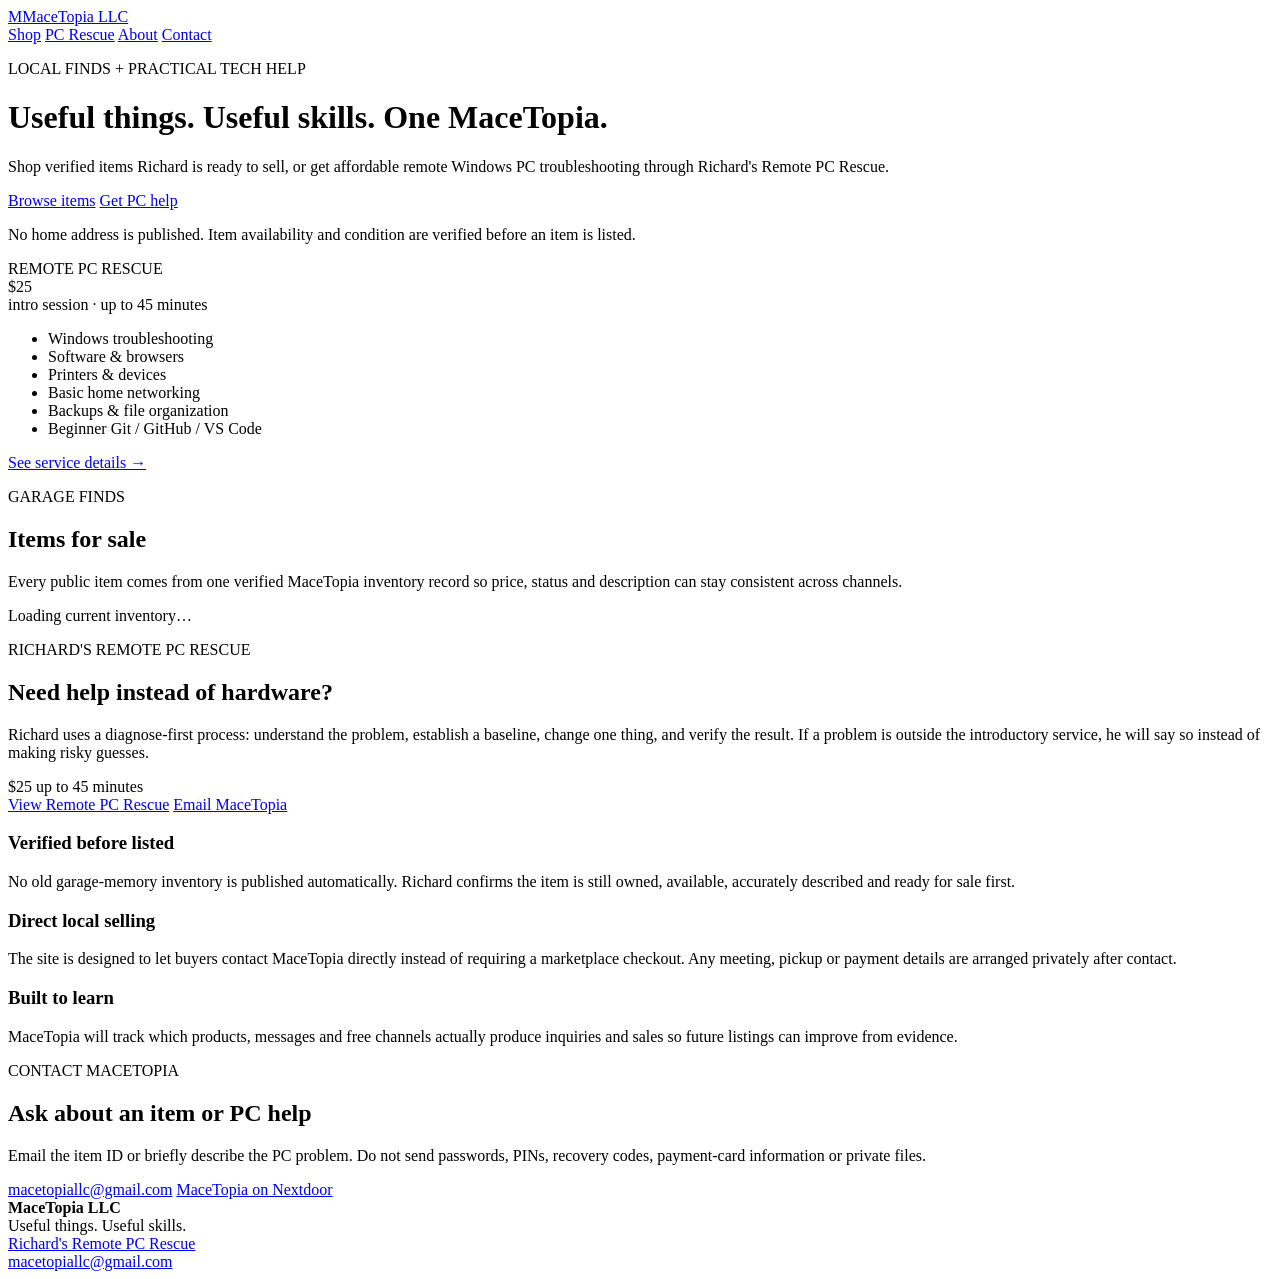
==== macetopia/index.html @ 6e9298e7 "Build MaceTopia storefront v1 - index.html" ====
<!doctype html>
<html lang="en">
<head>
  <meta charset="utf-8">
  <meta name="viewport" content="width=device-width,initial-scale=1">
  <meta name="description" content="MaceTopia LLC — practical tech help from Richard's Remote PC Rescue plus locally available items from Richard's garage inventory.">
  <meta name="theme-color" content="#081523">
  <title>MaceTopia LLC | Tech Help + Garage Finds</title>
  <link rel="stylesheet" href="./styles.css">
</head>
<body>
<header class="hero">
  <nav class="nav wrap" aria-label="Primary navigation">
    <a class="brand" href="./"><span class="mark">M</span><span>MaceTopia LLC</span></a>
    <div class="links">
      <a href="#shop">Shop</a>
      <a href="#services">PC Rescue</a>
      <a href="#about">About</a>
      <a href="#contact">Contact</a>
    </div>
  </nav>

  <div class="wrap hero-grid">
    <div>
      <p class="eyebrow">LOCAL FINDS + PRACTICAL TECH HELP</p>
      <h1>Useful things. Useful skills. One MaceTopia.</h1>
      <p class="lead">Shop verified items Richard is ready to sell, or get affordable remote Windows PC troubleshooting through Richard's Remote PC Rescue.</p>
      <div class="actions">
        <a class="btn primary" href="#shop">Browse items</a>
        <a class="btn secondary" href="../remote-pc-rescue/">Get PC help</a>
      </div>
      <p class="small">No home address is published. Item availability and condition are verified before an item is listed.</p>
    </div>
    <aside class="hero-card">
      <div class="hero-card-label">REMOTE PC RESCUE</div>
      <div class="price">$25</div>
      <div class="muted">intro session · up to 45 minutes</div>
      <ul>
        <li>Windows troubleshooting</li>
        <li>Software & browsers</li>
        <li>Printers & devices</li>
        <li>Basic home networking</li>
        <li>Backups & file organization</li>
        <li>Beginner Git / GitHub / VS Code</li>
      </ul>
      <a class="text-link" href="../remote-pc-rescue/">See service details →</a>
    </aside>
  </div>
</header>

<main>
  <section id="shop" class="section wrap">
    <div class="section-head">
      <div>
        <p class="eyebrow">GARAGE FINDS</p>
        <h2>Items for sale</h2>
      </div>
      <p class="section-note">Every public item comes from one verified MaceTopia inventory record so price, status and description can stay consistent across channels.</p>
    </div>

    <div id="inventory-status" class="notice">Loading current inventory…</div>
    <div id="inventory-grid" class="inventory-grid" aria-live="polite"></div>
  </section>

  <section id="services" class="section service-band">
    <div class="wrap service-grid">
      <div>
        <p class="eyebrow">RICHARD'S REMOTE PC RESCUE</p>
        <h2>Need help instead of hardware?</h2>
        <p>Richard uses a diagnose-first process: understand the problem, establish a baseline, change one thing, and verify the result. If a problem is outside the introductory service, he will say so instead of making risky guesses.</p>
      </div>
      <div class="service-action">
        <div class="big">$25 <span>up to 45 minutes</span></div>
        <a class="btn primary" href="../remote-pc-rescue/">View Remote PC Rescue</a>
        <a class="btn secondary" href="mailto:macetopiallc@gmail.com?subject=Remote%20PC%20Rescue%20Request">Email MaceTopia</a>
      </div>
    </div>
  </section>

  <section id="about" class="section wrap">
    <div class="three">
      <article class="info-card">
        <h3>Verified before listed</h3>
        <p>No old garage-memory inventory is published automatically. Richard confirms the item is still owned, available, accurately described and ready for sale first.</p>
      </article>
      <article class="info-card">
        <h3>Direct local selling</h3>
        <p>The site is designed to let buyers contact MaceTopia directly instead of requiring a marketplace checkout. Any meeting, pickup or payment details are arranged privately after contact.</p>
      </article>
      <article class="info-card">
        <h3>Built to learn</h3>
        <p>MaceTopia will track which products, messages and free channels actually produce inquiries and sales so future listings can improve from evidence.</p>
      </article>
    </div>
  </section>

  <section id="contact" class="section wrap">
    <div class="contact">
      <div>
        <p class="eyebrow">CONTACT MACETOPIA</p>
        <h2>Ask about an item or PC help</h2>
        <p>Email the item ID or briefly describe the PC problem. Do not send passwords, PINs, recovery codes, payment-card information or private files.</p>
      </div>
      <div class="actions">
        <a class="btn primary" href="mailto:macetopiallc@gmail.com?subject=MaceTopia%20Inquiry">macetopiallc@gmail.com</a>
        <a class="btn secondary" href="https://nextdoor.com/page/macetopia-llc-richards-remote-pc-rescue-murray-ut/" target="_blank" rel="noopener">MaceTopia on Nextdoor</a>
      </div>
    </div>
  </section>
</main>

<footer>
  <div class="wrap footer">
    <div><strong>MaceTopia LLC</strong><br><span>Useful things. Useful skills.</span></div>
    <div><a href="../remote-pc-rescue/">Richard's Remote PC Rescue</a><br><a href="mailto:macetopiallc@gmail.com">macetopiallc@gmail.com</a></div>
  </div>
</footer>
<script src="./app.js"></script>
</body>
</html>
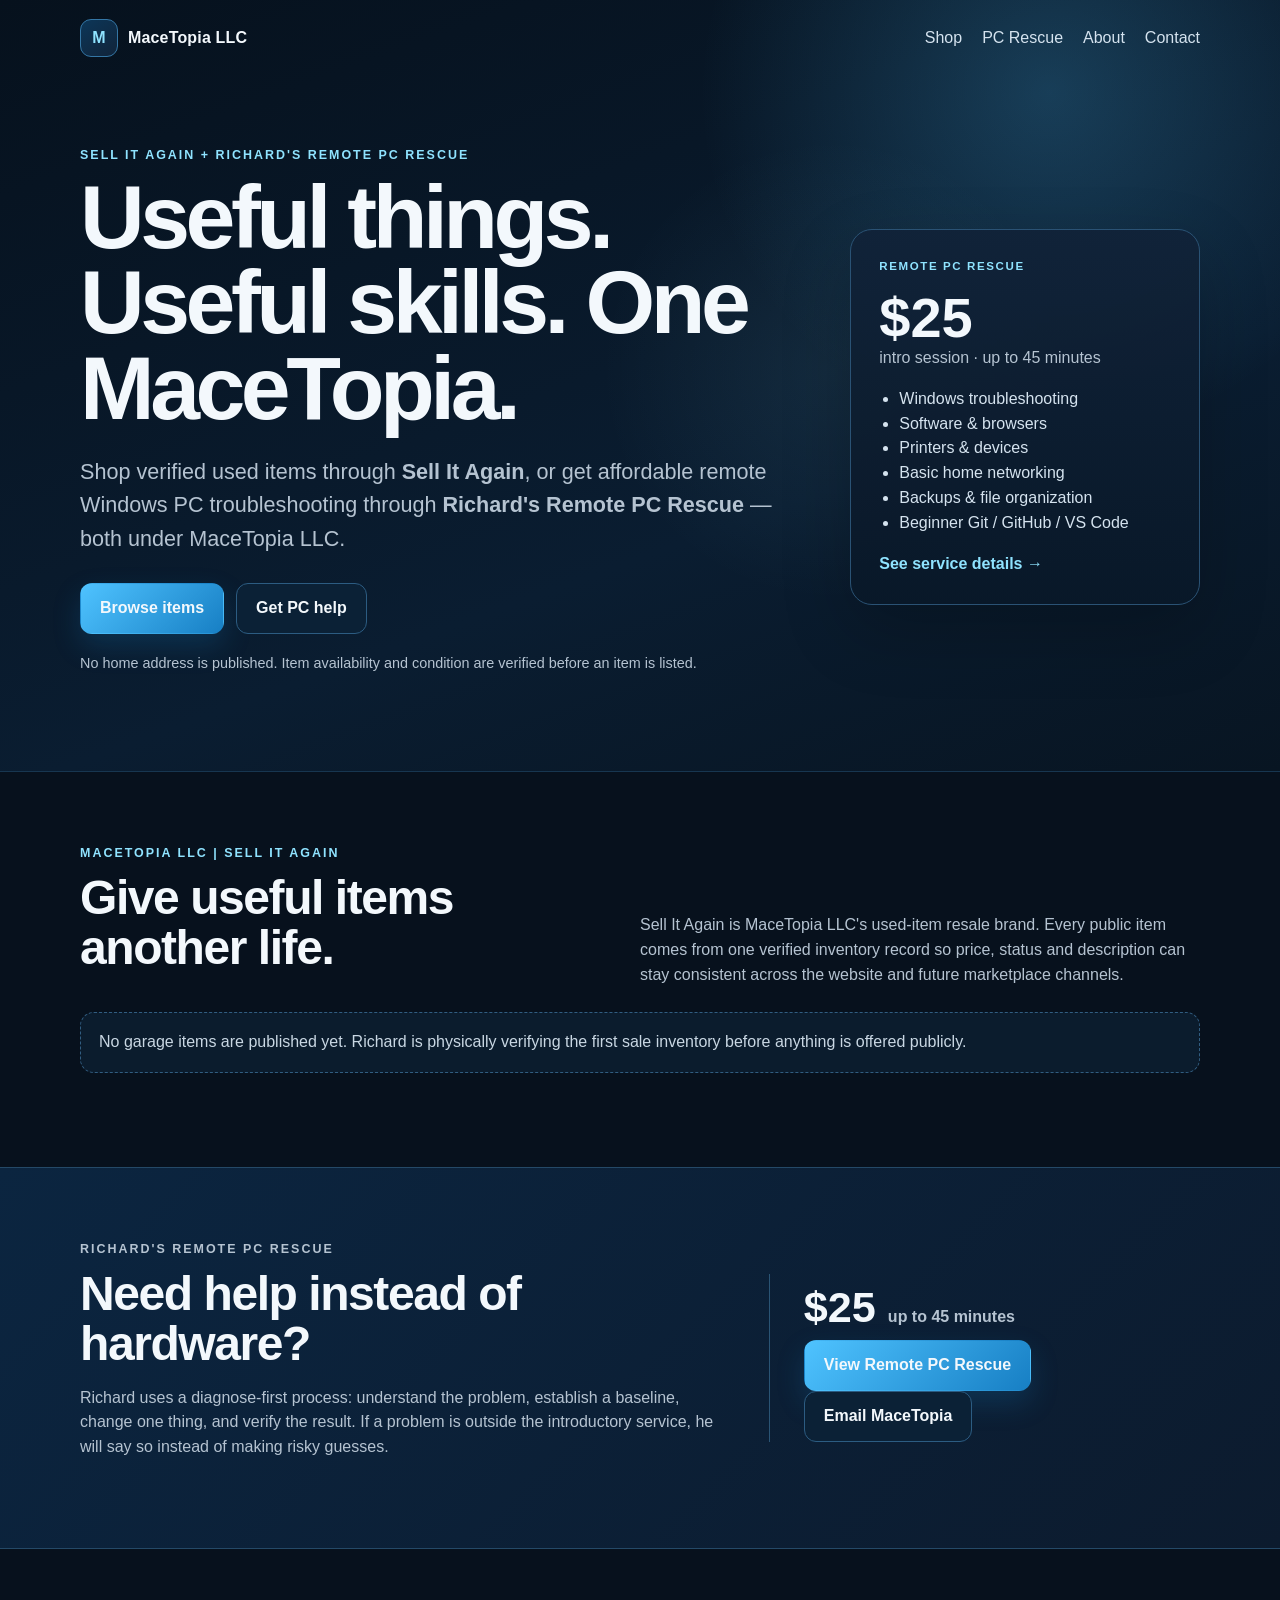
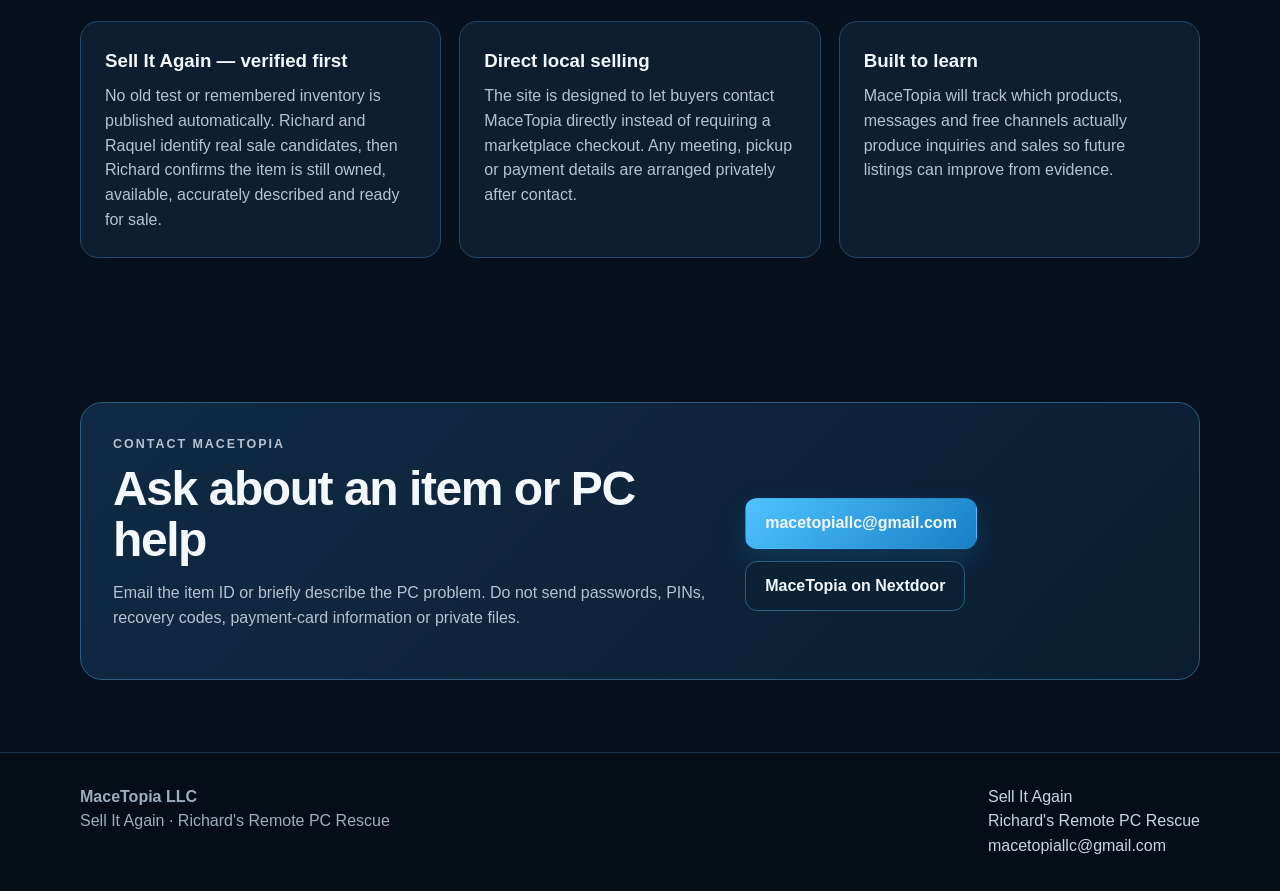
==== commit 40a1e471: "Brand Sell It Again under MaceTopia LLC" ====
--- a/macetopia/index.html
+++ b/macetopia/index.html
@@ -3,9 +3,9 @@
 <head>
   <meta charset="utf-8">
   <meta name="viewport" content="width=device-width,initial-scale=1">
-  <meta name="description" content="MaceTopia LLC — practical tech help from Richard's Remote PC Rescue plus locally available items from Richard's garage inventory.">
+  <meta name="description" content="MaceTopia LLC — home of Sell It Again for verified used-item sales and Richard's Remote PC Rescue for affordable Windows PC help.">
   <meta name="theme-color" content="#081523">
-  <title>MaceTopia LLC | Tech Help + Garage Finds</title>
+  <title>MaceTopia LLC | Sell It Again + Richard's Remote PC Rescue</title>
   <link rel="stylesheet" href="./styles.css">
 </head>
 <body>
@@ -22,9 +22,9 @@
 
   <div class="wrap hero-grid">
     <div>
-      <p class="eyebrow">LOCAL FINDS + PRACTICAL TECH HELP</p>
+      <p class="eyebrow">SELL IT AGAIN + RICHARD'S REMOTE PC RESCUE</p>
       <h1>Useful things. Useful skills. One MaceTopia.</h1>
-      <p class="lead">Shop verified items Richard is ready to sell, or get affordable remote Windows PC troubleshooting through Richard's Remote PC Rescue.</p>
+      <p class="lead">Shop verified used items through <strong>Sell It Again</strong>, or get affordable remote Windows PC troubleshooting through <strong>Richard's Remote PC Rescue</strong> — both under MaceTopia LLC.</p>
       <div class="actions">
         <a class="btn primary" href="#shop">Browse items</a>
         <a class="btn secondary" href="../remote-pc-rescue/">Get PC help</a>
@@ -52,10 +52,10 @@
   <section id="shop" class="section wrap">
     <div class="section-head">
       <div>
-        <p class="eyebrow">GARAGE FINDS</p>
-        <h2>Items for sale</h2>
+        <p class="eyebrow">MACETOPIA LLC | SELL IT AGAIN</p>
+        <h2>Give useful items another life.</h2>
       </div>
-      <p class="section-note">Every public item comes from one verified MaceTopia inventory record so price, status and description can stay consistent across channels.</p>
+      <p class="section-note">Sell It Again is MaceTopia LLC's used-item resale brand. Every public item comes from one verified inventory record so price, status and description can stay consistent across the website and future marketplace channels.</p>
     </div>
 
     <div id="inventory-status" class="notice">Loading current inventory…</div>
@@ -80,8 +80,8 @@
   <section id="about" class="section wrap">
     <div class="three">
       <article class="info-card">
-        <h3>Verified before listed</h3>
-        <p>No old garage-memory inventory is published automatically. Richard confirms the item is still owned, available, accurately described and ready for sale first.</p>
+        <h3>Sell It Again — verified first</h3>
+        <p>No old test or remembered inventory is published automatically. Richard and Raquel identify real sale candidates, then Richard confirms the item is still owned, available, accurately described and ready for sale.</p>
       </article>
       <article class="info-card">
         <h3>Direct local selling</h3>
@@ -111,8 +111,8 @@
 
 <footer>
   <div class="wrap footer">
-    <div><strong>MaceTopia LLC</strong><br><span>Useful things. Useful skills.</span></div>
-    <div><a href="../remote-pc-rescue/">Richard's Remote PC Rescue</a><br><a href="mailto:macetopiallc@gmail.com">macetopiallc@gmail.com</a></div>
+    <div><strong>MaceTopia LLC</strong><br><span>Sell It Again · Richard's Remote PC Rescue</span></div>
+    <div><a href="#shop">Sell It Again</a><br><a href="../remote-pc-rescue/">Richard's Remote PC Rescue</a><br><a href="mailto:macetopiallc@gmail.com">macetopiallc@gmail.com</a></div>
   </div>
 </footer>
 <script src="./app.js"></script>
--- a/macetopia/styles.css
+++ b/macetopia/styles.css
@@ -0,0 +1,79 @@
+:root{
+  --bg:#07111d;--bg2:#0b1b2d;--panel:#102238;--panel2:#0c1a2a;
+  --line:#244766;--text:#f3f8fc;--muted:#b5c3d1;--accent:#4fc3ff;
+  --accent2:#8fe3ff;--good:#93e6bd;--gold:#f2c970;
+}
+*{box-sizing:border-box}
+html{scroll-behavior:smooth}
+body{margin:0;font-family:Inter,Segoe UI,Arial,sans-serif;background:var(--bg);color:var(--text);line-height:1.55}
+a{color:inherit}
+.wrap{width:min(1120px,92vw);margin:auto}
+.hero{background:
+  radial-gradient(circle at 82% 12%,rgba(79,195,255,.22),transparent 28%),
+  radial-gradient(circle at 65% 48%,rgba(143,227,255,.08),transparent 25%),
+  linear-gradient(160deg,#06111d,#0a1d31 64%,#081522);
+  border-bottom:1px solid #173650
+}
+.nav{min-height:76px;display:flex;align-items:center;justify-content:space-between;gap:24px}
+.brand{display:flex;align-items:center;gap:10px;text-decoration:none;font-weight:850;letter-spacing:.01em}
+.mark{width:38px;height:38px;display:grid;place-items:center;border-radius:11px;background:linear-gradient(145deg,#0c3658,#11243a);border:1px solid #3476a5;color:var(--accent2)}
+.links{display:flex;flex-wrap:wrap;gap:20px;color:#d5e3ef}
+.links a{text-decoration:none}
+.hero-grid{display:grid;grid-template-columns:minmax(0,1.35fr) minmax(280px,.65fr);gap:44px;padding:70px 0 82px;align-items:center}
+.eyebrow{margin:0 0 10px;color:var(--accent2);font-size:.78rem;font-weight:850;letter-spacing:.16em}
+h1{font-size:clamp(3rem,7vw,6.4rem);line-height:.95;letter-spacing:-.05em;margin:0 0 24px;max-width:800px}
+h2{font-size:clamp(2rem,4vw,3rem);line-height:1.05;letter-spacing:-.03em;margin:0 0 14px}
+h3{margin:0 0 9px}
+.lead{font-size:clamp(1.08rem,2vw,1.35rem);color:var(--muted);max-width:760px}
+.small,.muted,.section-note{color:var(--muted)}
+.small{font-size:.9rem;max-width:720px;margin-top:18px}
+.actions{display:flex;flex-wrap:wrap;gap:12px;margin-top:28px}
+.btn{display:inline-flex;align-items:center;justify-content:center;min-height:48px;padding:12px 19px;border-radius:12px;text-decoration:none;font-weight:850;border:1px solid transparent}
+.primary{background:linear-gradient(135deg,var(--accent),#177fc4);box-shadow:0 12px 28px rgba(23,127,196,.22)}
+.secondary{background:#0b2136;border-color:#2c5c82}
+.hero-card{background:linear-gradient(180deg,rgba(16,34,56,.96),rgba(9,24,40,.96));border:1px solid #2a5274;border-radius:22px;padding:28px;box-shadow:0 26px 70px rgba(0,0,0,.2)}
+.hero-card-label{font-size:.72rem;letter-spacing:.14em;color:var(--accent2);font-weight:850}
+.price{font-size:3.5rem;font-weight:900;line-height:1;margin-top:14px}
+.hero-card ul{padding-left:20px;color:#d5e3ef}
+.text-link{color:var(--accent2);font-weight:800;text-decoration:none}
+.section{padding:72px 0}
+.section-head{display:flex;justify-content:space-between;gap:36px;align-items:end;margin-bottom:24px}
+.section-note{max-width:560px;margin:0}
+.notice{border:1px dashed #315d81;border-radius:14px;padding:17px 18px;color:#c9d7e3;background:#0b1c2d}
+.inventory-grid{display:grid;grid-template-columns:repeat(3,1fr);gap:18px;margin-top:22px}
+.item-card{border:1px solid #244866;background:linear-gradient(180deg,#102338,#0a1b2b);border-radius:18px;overflow:hidden}
+.item-photo{aspect-ratio:4/3;background:linear-gradient(135deg,#122b43,#0c1825);display:grid;place-items:center;color:#86a1b7;font-weight:750}
+.item-photo img{width:100%;height:100%;object-fit:cover}
+.item-body{padding:20px}
+.item-top{display:flex;align-items:start;justify-content:space-between;gap:14px}
+.item-id{font-size:.75rem;color:#92a9bd;margin-top:3px}
+.item-price{font-weight:900;color:var(--gold);font-size:1.25rem;white-space:nowrap}
+.item-meta{display:flex;flex-wrap:wrap;gap:8px;margin:14px 0}
+.tag{border:1px solid #315b7c;border-radius:999px;padding:5px 9px;color:#cbd9e5;font-size:.78rem}
+.item-body p{color:var(--muted)}
+.service-band{background:linear-gradient(135deg,#0b2540,#0c1b2e);border-top:1px solid #244967;border-bottom:1px solid #244967}
+.service-grid{display:grid;grid-template-columns:1.2fr .8fr;gap:42px;align-items:center}
+.service-grid p{color:var(--muted);max-width:720px}
+.service-action{border-left:1px solid #2a5474;padding-left:34px}
+.big{font-size:2.7rem;font-weight:900}
+.big span{font-size:1rem;color:var(--muted);font-weight:650}
+.three{display:grid;grid-template-columns:repeat(3,1fr);gap:18px}
+.info-card{padding:24px;border:1px solid #244867;border-radius:18px;background:#0d1e30}
+.info-card p{margin:0;color:var(--muted)}
+.contact{padding:32px;border:1px solid #2c5c80;border-radius:22px;background:linear-gradient(135deg,#102a45,#0b1e31);display:flex;align-items:center;justify-content:space-between;gap:32px}
+.contact p{color:var(--muted);max-width:660px}
+footer{border-top:1px solid #18344b;background:#050d16;padding:32px 0;color:#9dafbf}
+.footer{display:flex;justify-content:space-between;gap:24px}
+.footer a{text-decoration:none;color:#c5d6e4}
+@media(max-width:850px){
+  .hero-grid,.service-grid{grid-template-columns:1fr}
+  .inventory-grid,.three{grid-template-columns:1fr 1fr}
+  .service-action{border-left:0;border-top:1px solid #2a5474;padding:26px 0 0}
+  .contact{display:block}
+}
+@media(max-width:600px){
+  .nav{align-items:flex-start;padding:18px 0}.links{gap:11px;font-size:.88rem;justify-content:flex-end}
+  .hero-grid{padding:50px 0 62px}.inventory-grid,.three{grid-template-columns:1fr}
+  .section{padding:56px 0}.section-head{display:block}.section-note{margin-top:14px}
+  .footer{display:block}.footer>div+div{margin-top:18px}
+}
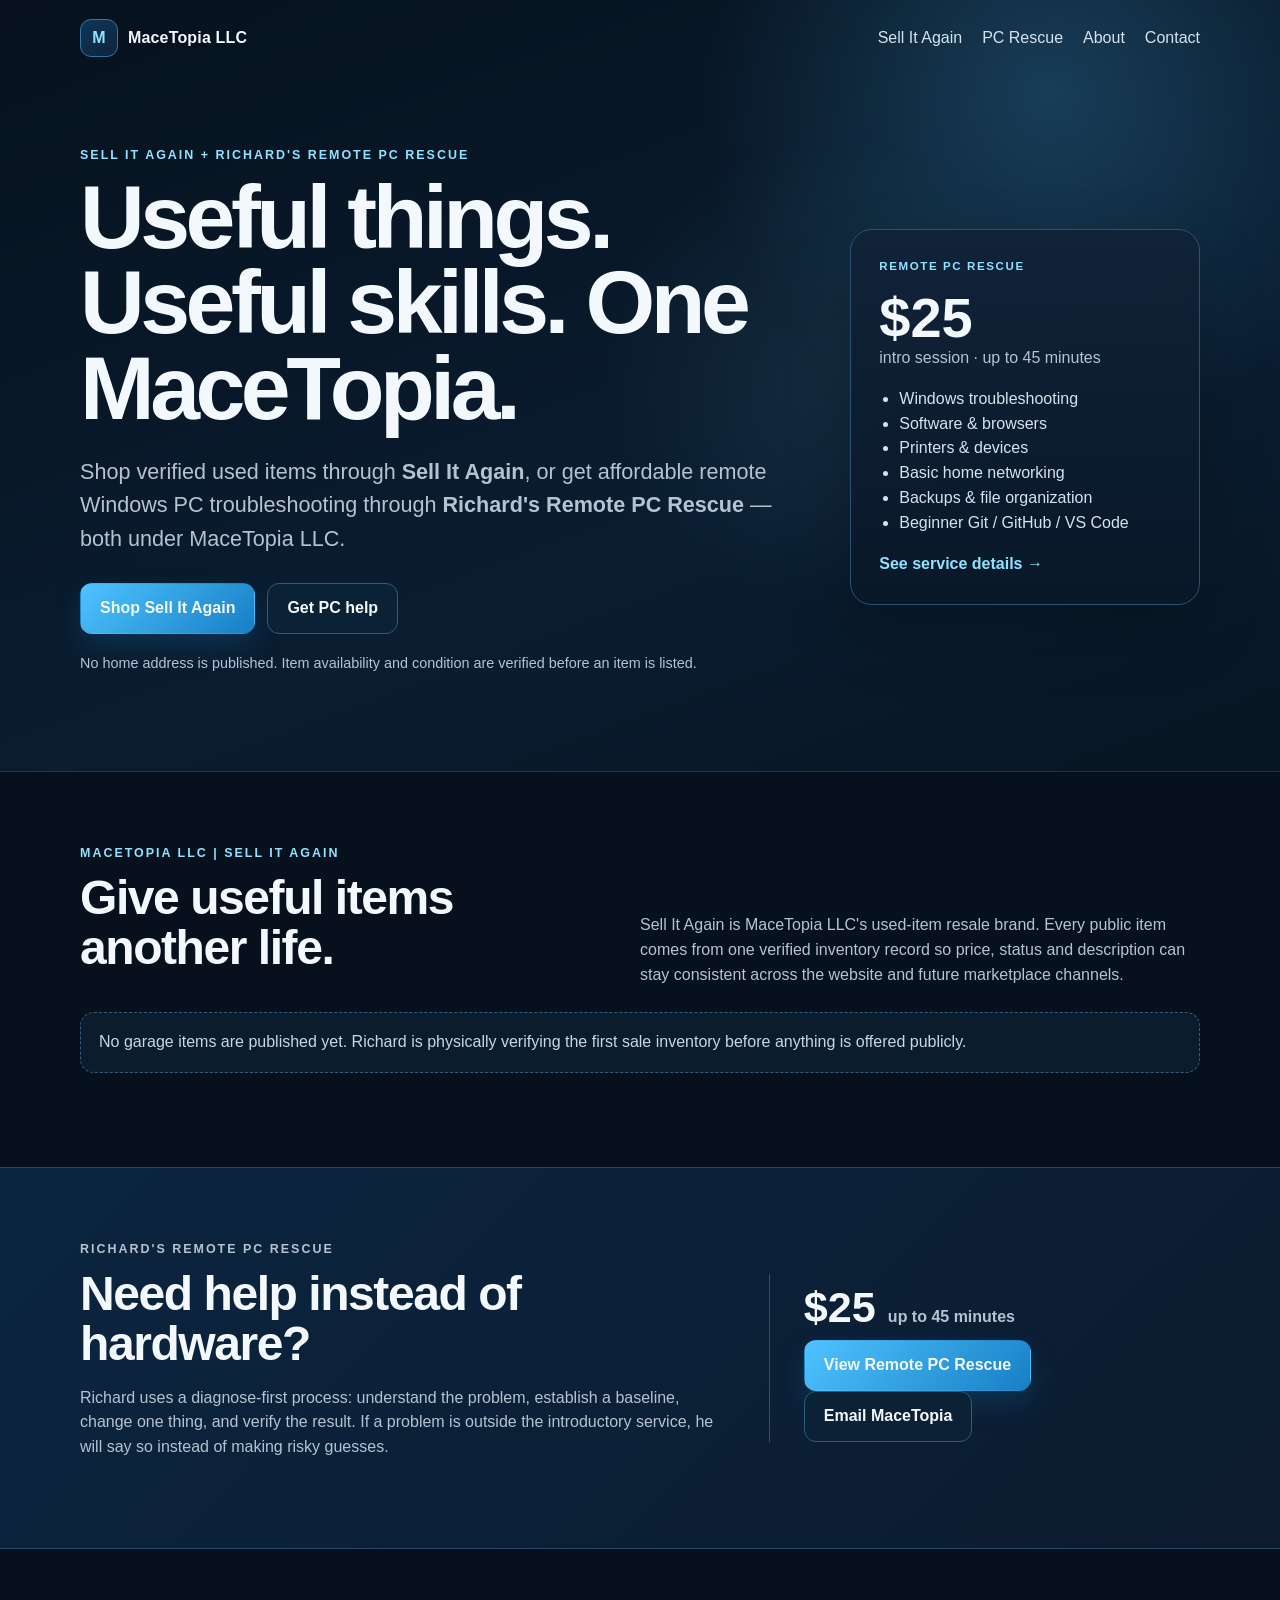
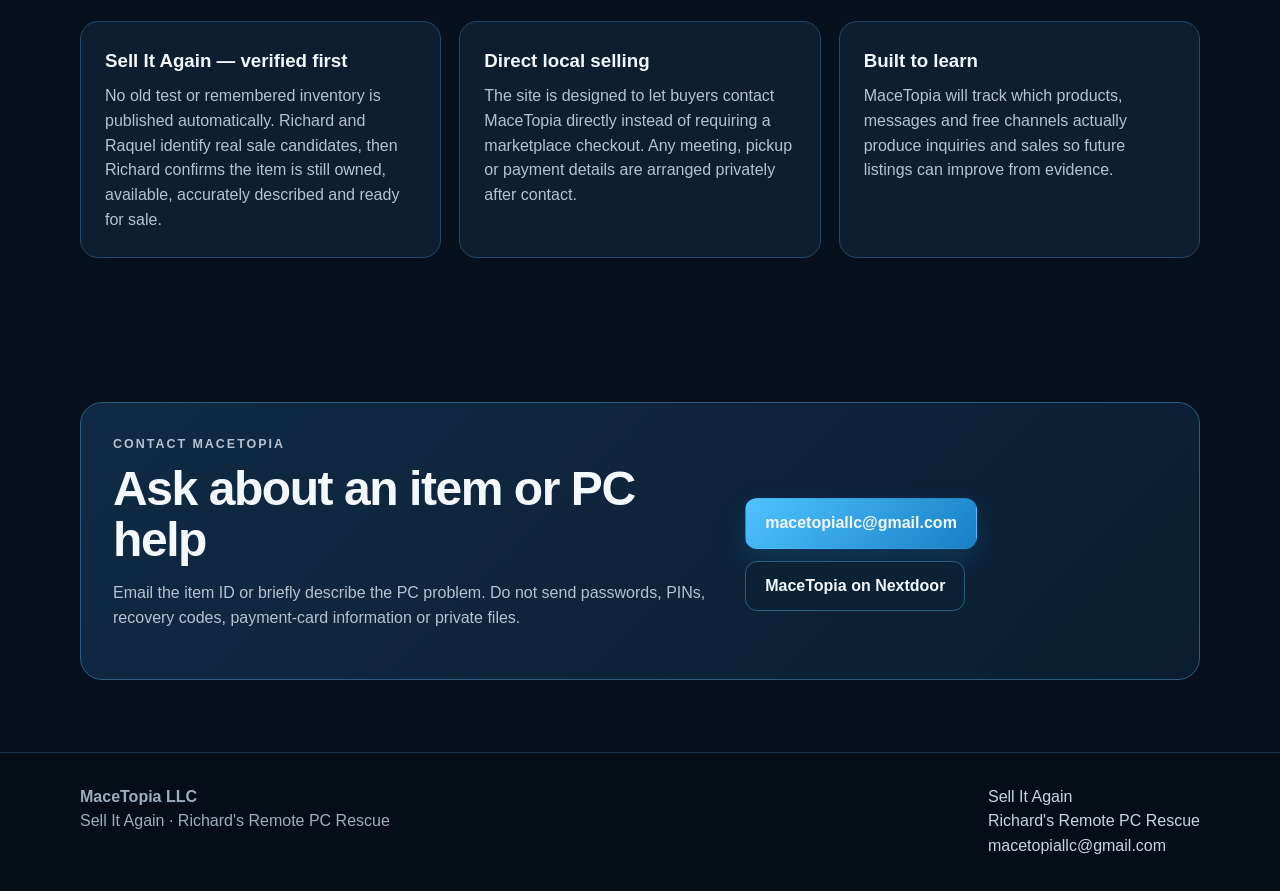
==== commit c9032ea7: "Cross-link macetopia/index.html to Sell It Again" ====
--- a/macetopia/index.html
+++ b/macetopia/index.html
@@ -13,7 +13,7 @@
   <nav class="nav wrap" aria-label="Primary navigation">
     <a class="brand" href="./"><span class="mark">M</span><span>MaceTopia LLC</span></a>
     <div class="links">
-      <a href="#shop">Shop</a>
+      <a href="../sell-it-again/">Sell It Again</a>
       <a href="#services">PC Rescue</a>
       <a href="#about">About</a>
       <a href="#contact">Contact</a>
@@ -26,7 +26,7 @@
       <h1>Useful things. Useful skills. One MaceTopia.</h1>
       <p class="lead">Shop verified used items through <strong>Sell It Again</strong>, or get affordable remote Windows PC troubleshooting through <strong>Richard's Remote PC Rescue</strong> — both under MaceTopia LLC.</p>
       <div class="actions">
-        <a class="btn primary" href="#shop">Browse items</a>
+        <a class="btn primary" href="../sell-it-again/">Shop Sell It Again</a>
         <a class="btn secondary" href="../remote-pc-rescue/">Get PC help</a>
       </div>
       <p class="small">No home address is published. Item availability and condition are verified before an item is listed.</p>
@@ -112,7 +112,7 @@
 <footer>
   <div class="wrap footer">
     <div><strong>MaceTopia LLC</strong><br><span>Sell It Again · Richard's Remote PC Rescue</span></div>
-    <div><a href="#shop">Sell It Again</a><br><a href="../remote-pc-rescue/">Richard's Remote PC Rescue</a><br><a href="mailto:macetopiallc@gmail.com">macetopiallc@gmail.com</a></div>
+    <div><a href="../sell-it-again/">Sell It Again</a><br><a href="../remote-pc-rescue/">Richard's Remote PC Rescue</a><br><a href="mailto:macetopiallc@gmail.com">macetopiallc@gmail.com</a></div>
   </div>
 </footer>
 <script src="./app.js"></script>
